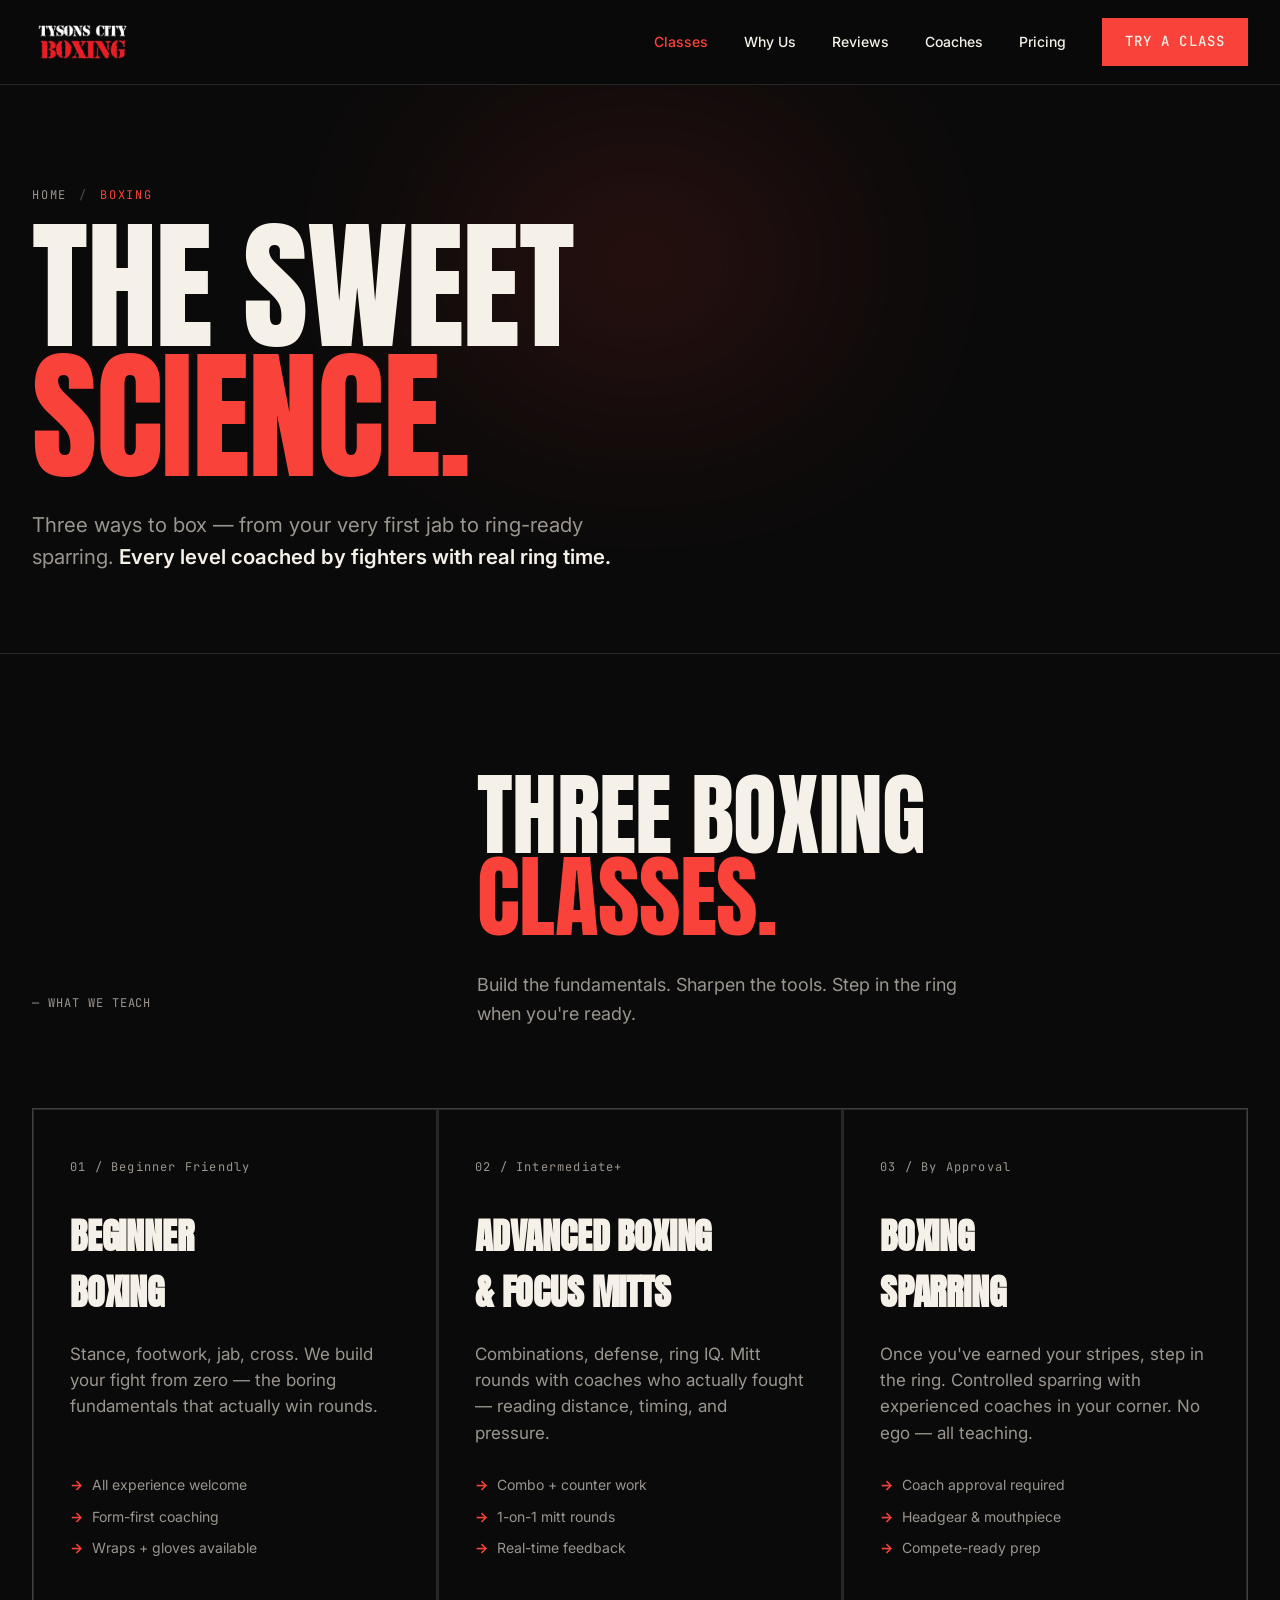
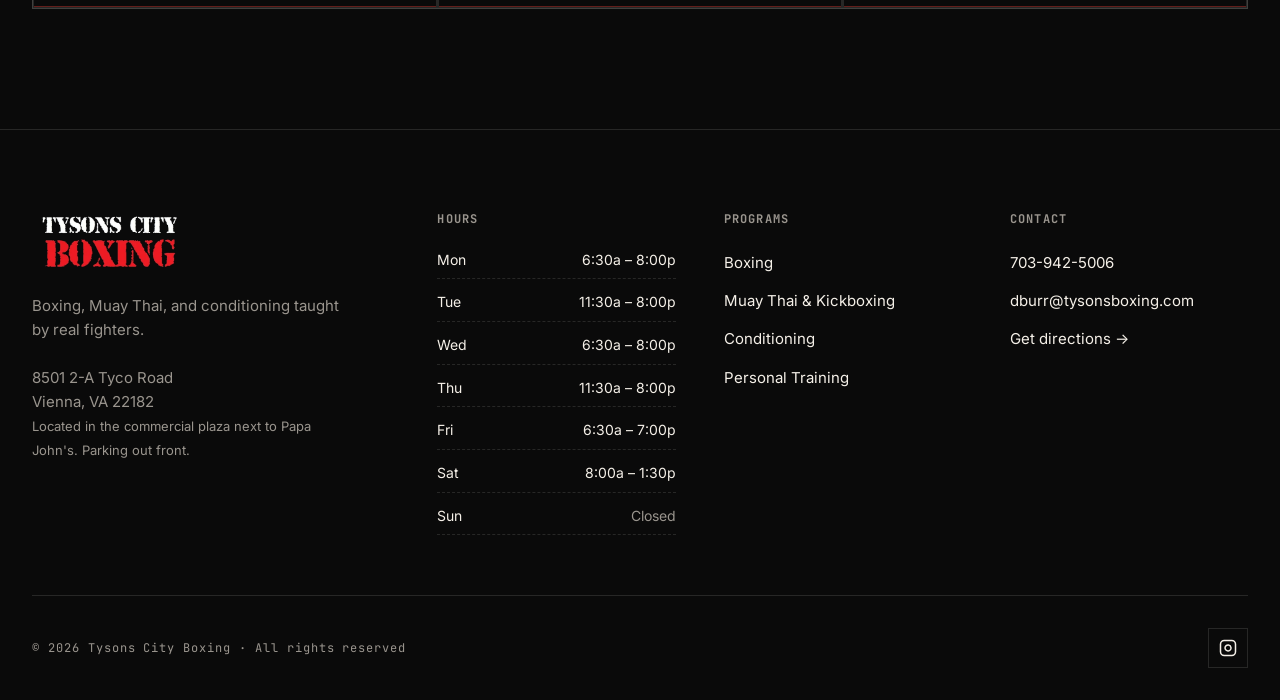
==== boxing.html @ 4f0ba340 "Initial commit: Tysons City Boxing website" ====
<!DOCTYPE html>
<html lang="en">
<head>
<meta charset="UTF-8" />
<meta name="viewport" content="width=device-width, initial-scale=1.0" />
<title>Boxing — Tysons City Boxing</title>
<meta name="description" content="Beginner boxing, advanced boxing & focus mitts, and sparring — taught by real fighters in Tysons / Vienna, VA." />
<link rel="preconnect" href="https://fonts.googleapis.com">
<link rel="preconnect" href="https://fonts.gstatic.com" crossorigin>
<link href="https://fonts.googleapis.com/css2?family=Anton&family=Inter:wght@400;500;600;700&family=JetBrains+Mono:wght@400;500&display=swap" rel="stylesheet">
<link rel="stylesheet" href="styles.css">
</head>
<body>

<!-- ========== NAV ========== -->
<nav class="top">
  <div class="nav-inner">
    <a class="logo" href="index.html" aria-label="Tysons City Boxing">
      <span class="logo-mark"></span>
      <span class="logo-word">Tysons City Boxing</span>
    </a>
    <div class="nav-links" id="navLinks">
      <a href="classes.html" class="active">Classes</a>
      <a href="why-us.html">Why Us</a>
      <a href="reviews.html">Reviews</a>
      <a href="coaches.html">Coaches</a>
      <a href="pricing.html">Pricing</a>
      <a class="nav-cta" href="index.html#book">TRY A CLASS</a>
    </div>
    <button class="menu-btn" id="menuBtn" aria-label="Menu">
      <svg width="24" height="24" viewBox="0 0 24 24" fill="none" stroke="currentColor" stroke-width="2"><path d="M3 6h18M3 12h18M3 18h18"/></svg>
    </button>
  </div>
</nav>


<!-- ========== PAGE HERO ========== -->
<section class="page-hero" id="top">
  <div class="hero-bg"></div>
  <div class="hero-glow"></div>
  <div class="container page-hero-inner">
    <div class="crumb">
      <a href="index.html">Home</a>
      <span class="sep">/</span>
      <span class="here">Boxing</span>
    </div>
    <h1 class="display">The sweet<br><span class="accent">science.</span></h1>
    <p class="lead">Three ways to box — from your very first jab to ring-ready sparring. <strong>Every level coached by fighters with real ring time.</strong></p>
  </div>
</section>

<!-- ========== CLASSES ========== -->
<section class="section">
  <div class="container">
    <div class="section-head">
      <div>
        <div class="label mono">— What We Teach</div>
      </div>
      <div>
        <h2 class="display">Three boxing<br><span class="accent">classes.</span></h2>
        <p class="lead" style="margin-top: 32px;">Build the fundamentals. Sharpen the tools. Step in the ring when you're ready.</p>
      </div>
    </div>
    <div class="services-grid">
      <article class="service">
        <div class="service-num">01 / Beginner Friendly</div>
        <h3>Beginner<br>Boxing</h3>
        <p>Stance, footwork, jab, cross. We build your fight from zero — the boring fundamentals that actually win rounds.</p>
        <ul class="service-bullets">
          <li>All experience welcome</li>
          <li>Form-first coaching</li>
          <li>Wraps + gloves available</li>
        </ul>
      </article>

      <article class="service">
        <div class="service-num">02 / Intermediate+</div>
        <h3>Advanced Boxing<br>&amp; Focus Mitts</h3>
        <p>Combinations, defense, ring IQ. Mitt rounds with coaches who actually fought — reading distance, timing, and pressure.</p>
        <ul class="service-bullets">
          <li>Combo + counter work</li>
          <li>1-on-1 mitt rounds</li>
          <li>Real-time feedback</li>
        </ul>
      </article>

      <article class="service">
        <div class="service-num">03 / By Approval</div>
        <h3>Boxing<br>Sparring</h3>
        <p>Once you've earned your stripes, step in the ring. Controlled sparring with experienced coaches in your corner. No ego — all teaching.</p>
        <ul class="service-bullets">
          <li>Coach approval required</li>
          <li>Headgear &amp; mouthpiece</li>
          <li>Compete-ready prep</li>
        </ul>
      </article>
    </div>
  </div>
</section>

<!-- ========== FOOTER ========== -->
<footer>
  <div class="container">
    <div class="footer-grid">
      <div class="footer-brand">
        <a class="logo" href="index.html">
          <span class="logo-mark"></span>
          </a>
        <p>Boxing, Muay Thai, and conditioning taught by real fighters.<br><br>8501 2-A Tyco Road<br>Vienna, VA 22182<br><span style="color: var(--fg-dim); font-size: 13px;">Located in the commercial plaza next to Papa John's. Parking out front.</span></p>
      </div>
      <div class="footer-col">
        <h5>Hours</h5>
        <ul class="hours-list">
          <li><span>Mon</span><span>6:30a – 8:00p</span></li>
          <li><span>Tue</span><span>11:30a – 8:00p</span></li>
          <li><span>Wed</span><span>6:30a – 8:00p</span></li>
          <li><span>Thu</span><span>11:30a – 8:00p</span></li>
          <li><span>Fri</span><span>6:30a – 7:00p</span></li>
          <li><span>Sat</span><span>8:00a – 1:30p</span></li>
          <li class="closed"><span>Sun</span><span>Closed</span></li>
        </ul>
      </div>
      <div class="footer-col">
        <h5>Programs</h5>
        <ul>
          <li><a href="boxing.html">Boxing</a></li>
          <li><a href="muay-thai.html">Muay Thai &amp; Kickboxing</a></li>
          <li><a href="conditioning.html">Conditioning</a></li>
          <li><a href="personal-training.html">Personal Training</a></li>
        </ul>
      </div>
      <div class="footer-col">
        <h5>Contact</h5>
        <ul>
          <li><a href="tel:7039425006">703-942-5006</a></li>
          <li><a href="mailto:dburr@tysonsboxing.com">dburr@tysonsboxing.com</a></li>
          <li><a href="https://maps.google.com/?q=8501+Tyco+Road+Vienna+VA" target="_blank" rel="noopener">Get directions →</a></li>
        </ul>
      </div>
    </div>
    <div class="footer-bottom">
      <div>© 2026 Tysons City Boxing · All rights reserved</div>
      <div class="social">
        <a href="#" aria-label="Instagram">
          <svg width="18" height="18" viewBox="0 0 24 24" fill="none" stroke="currentColor" stroke-width="2"><rect x="2" y="2" width="20" height="20" rx="5"/><path d="M16 11.37A4 4 0 1 1 12.63 8 4 4 0 0 1 16 11.37z"/><line x1="17.5" y1="6.5" x2="17.51" y2="6.5"/></svg>
        </a>
      </div>
    </div>
  </div>
</footer>

<script src="shared.js"></script>
</body>
</html>
---- styles.css ----
/* ===== TYSONS CITY BOXING — SHARED STYLES ===== */
:root {
  --bg: #0A0A0A;
  --bg-2: #131313;
  --bg-3: #1c1c1c;
  --fg: #F5F0E8;
  --fg-dim: #9a958e;
  --accent: oklch(0.65 0.22 28);
  --accent-hot: oklch(0.72 0.24 35);
  --yellow: oklch(0.85 0.18 90);
  --line: rgba(245, 240, 232, 0.12);
}
* { box-sizing: border-box; margin: 0; padding: 0; }
html { scroll-behavior: smooth; }
body {
  background: var(--bg);
  color: var(--fg);
  font-family: 'Inter', system-ui, sans-serif;
  font-size: 17px;
  line-height: 1.55;
  -webkit-font-smoothing: antialiased;
  overflow-x: hidden;
}
.display { font-family: 'Anton', 'Impact', sans-serif; font-weight: 400; letter-spacing: -0.01em; line-height: 0.92; text-transform: uppercase; }
.mono { font-family: 'JetBrains Mono', monospace; font-size: 12px; letter-spacing: 0.08em; text-transform: uppercase; color: var(--fg-dim); }
.container { max-width: 1400px; margin: 0 auto; padding: 0 32px; }
@media (max-width: 640px) { .container { padding: 0 20px; } }

/* ===== NAV ===== */
nav.top {
  position: fixed; top: 0; left: 0; right: 0; z-index: 100;
  background: rgba(10,10,10,0.85);
  backdrop-filter: blur(12px);
  -webkit-backdrop-filter: blur(12px);
  border-bottom: 1px solid var(--line);
}
.nav-inner {
  display: flex; align-items: center; justify-content: space-between;
  padding: 18px 32px;
  max-width: 1400px; margin: 0 auto;
}
.logo {
  display: flex; align-items: center; gap: 10px;
  font-family: 'Anton', sans-serif; font-size: 20px; letter-spacing: 0.02em;
  text-transform: uppercase; color: var(--fg); text-decoration: none;
}
.logo-word { display: none; }
.logo-mark {
  height: 42px; width: auto;
  flex-shrink: 0;
  display: block;
}
.logo-mark svg, .logo-mark img { display: block; height: 100%; width: auto; }
.footer-brand .logo .logo-mark { height: 64px; }
.nav-links { display: flex; gap: 36px; align-items: center; }
.nav-links a {
  color: var(--fg); text-decoration: none; font-size: 14px; font-weight: 500;
  transition: color 0.2s;
}
.nav-links a:hover:not(.nav-cta) { color: var(--accent); }
.nav-links a.active:not(.nav-cta) { color: var(--accent); }
.nav-cta {
  background: var(--accent); color: var(--fg); padding: 12px 22px;
  text-decoration: none; font-weight: 700; font-size: 13px;
  text-transform: uppercase; letter-spacing: 0.08em;
  font-family: 'JetBrains Mono', monospace;
  transition: background 0.2s, color 0.2s, border-color 0.2s, transform 0.15s;
  border: 1px solid var(--accent); cursor: pointer;
}
.nav-cta:hover,
.nav-cta:focus-visible {
  background: var(--fg);
  color: var(--bg);
  border-color: var(--fg);
  transform: translateY(-1px);
}
.menu-btn { display: none; background: none; border: none; color: var(--fg); cursor: pointer; padding: 8px; }
@media (max-width: 880px) {
  .nav-links { display: none; position: absolute; top: 100%; left: 0; right: 0; background: var(--bg-2); flex-direction: column; padding: 24px 32px; border-bottom: 1px solid var(--line); gap: 24px; align-items: stretch; }
  .nav-links.open { display: flex; }
  .menu-btn { display: block; }
  .nav-cta { text-align: center; padding: 14px; }
}

/* ===== HERO ===== */
.hero {
  position: relative; min-height: 72vh; padding: 110px 0 64px;
  display: flex; align-items: center;
  overflow: hidden;
  text-align: center;
}
.hero-video {
  position: absolute; inset: 0;
  width: 100%; height: 100%;
  min-width: 100%; min-height: 100%;
  object-fit: cover;
  z-index: 0;
  filter: grayscale(0.4) contrast(1.05) brightness(0.55);
}
.hero-bg {
  position: absolute; inset: 0;
  background:
    radial-gradient(ellipse at center, rgba(10,10,10,0.35) 0%, rgba(10,10,10,0.75) 60%, var(--bg) 100%),
    linear-gradient(180deg, rgba(10,10,10,0.55) 0%, rgba(10,10,10,0.3) 40%, rgba(10,10,10,0.85) 100%);
  z-index: 1;
  pointer-events: none;
}
.hero-glow {
  position: absolute; top: 40%; left: 50%;
  width: 70%; height: 50%;
  transform: translate(-50%, -50%);
  background: radial-gradient(circle, var(--accent) 0%, transparent 60%);
  opacity: 0.18; filter: blur(100px); z-index: 1;
  pointer-events: none;
}
.hero-inner {
  position: relative; z-index: 2;
  width: 100%;
  display: flex; flex-direction: column; align-items: center;
}
h1.hero-h1 {
  font-size: clamp(38px, 7.3vw, 112px);
  margin: 0 0 28px;
  max-width: 1100px;
  line-height: 1.0;
}
.hero-h1 .accent { color: var(--accent); }

/* Word rotator inside hero headline — words stack at same cell, centered, cross-fade */
.hero-h1 .rotator {
  display: inline-grid;
  grid-template-areas: "stack";
  vertical-align: bottom;
  text-align: center;
  line-height: 1;
  --rot-count: 4;
  --rot-duration: 10s;
}
.hero-h1 .rotator > span {
  grid-area: stack;
  text-align: center;
  white-space: nowrap;
  opacity: 0;
  transform: translateY(40%);
  animation: hero-rotator var(--rot-duration) cubic-bezier(0.7, 0, 0.25, 1) infinite;
  animation-delay: calc(var(--i, 0) * (var(--rot-duration) / var(--rot-count, 4)));
  will-change: transform, opacity;
}
@keyframes hero-rotator {
  0%        { opacity: 0; transform: translateY(40%); }
  3%, 22%   { opacity: 1; transform: translateY(0); }
  27%, 100% { opacity: 0; transform: translateY(-40%); }
}
@media (prefers-reduced-motion: reduce) {
  .hero-h1 .rotator > span { animation: none; opacity: 0; }
  .hero-h1 .rotator > span[style*="--i:0"] { opacity: 1; transform: none; }
}
.hero-h1 .strike {
  display: inline-block;
  position: relative;
}
.hero-sub {
  font-size: clamp(13px, 1.4vw, 18px);
  color: var(--fg);
  max-width: 900px;
  margin: 0 auto 44px;
  line-height: 1.4;
  font-weight: 500;
  text-transform: uppercase;
  letter-spacing: 0.08em;
  font-family: 'JetBrains Mono', monospace;
  white-space: nowrap;
}
.hero-sub .dot-sep {
  color: var(--accent);
  margin: 0 6px;
  font-weight: 700;
}
.hero-sub strong { color: var(--fg); font-weight: 600; }
.hero-ctas { display: flex; gap: 16px; flex-wrap: wrap; align-items: center; justify-content: center; }
.btn-primary {
  display: inline-flex; align-items: center; gap: 12px;
  background: var(--accent); color: var(--fg);
  padding: 22px 40px; font-size: 16px; font-weight: 700;
  text-decoration: none; text-transform: uppercase; letter-spacing: 0.08em;
  border: none; cursor: pointer;
  transition: background 0.2s, transform 0.15s, box-shadow 0.2s;
  box-shadow: 0 0 0 0 var(--accent);
}
.btn-primary:hover {
  background: var(--fg); color: var(--bg);
  transform: translateY(-2px);
  box-shadow: 0 12px 32px -12px rgba(245, 240, 232, 0.35);
}
.btn-primary .arrow { transition: transform 0.2s; }
.btn-primary:hover .arrow { transform: translateX(4px); }
.btn-ghost {
  display: inline-flex; align-items: center; gap: 12px;
  background: transparent; color: var(--fg);
  padding: 22px 32px; font-size: 16px; font-weight: 600;
  text-decoration: none; text-transform: uppercase; letter-spacing: 0.08em;
  border: 1px solid var(--line);
  transition: border-color 0.2s, background 0.2s;
  cursor: pointer;
}
.btn-ghost:hover { border-color: var(--fg); background: rgba(245,240,232,0.04); }

.hero-foot {
  margin-top: 56px;
  display: inline-flex; align-items: center; gap: 12px;
  font-family: 'JetBrains Mono', monospace; font-size: 11px;
  letter-spacing: 0.18em; text-transform: uppercase;
  color: var(--fg-dim);
}
.hero-foot .dot {
  width: 8px; height: 8px; background: var(--accent); border-radius: 50%;
  animation: pulse 1.6s infinite;
}
@keyframes pulse {
  0%, 100% { box-shadow: 0 0 0 0 var(--accent); }
  50% { box-shadow: 0 0 0 8px transparent; }
}

.hero-meta {
  position: absolute; bottom: 40px; left: 0; right: 0;
  display: flex; justify-content: space-between; align-items: flex-end;
  z-index: 2;
  gap: 32px; flex-wrap: wrap;
}
.hero-meta-item .label { display: block; margin-bottom: 6px; }
.hero-meta-item .val { font-family: 'Anton', sans-serif; font-size: 22px; text-transform: uppercase; }
@media (max-width: 640px) {
  .hero { padding: 100px 0 40px; min-height: 0; }
  .hero-h1 { font-size: 38px; margin-bottom: 22px; line-height: 1.04; }
  .hero-meta { position: static; margin-top: 60px; }
  .hero-sub { font-size: 11px; letter-spacing: 0.05em; margin-bottom: 24px; }
  .hero-ctas .btn-primary { padding: 18px 28px; font-size: 14px; }
}
@media (max-width: 380px) {
  .hero-h1 { font-size: 32px; }
}

/* ===== PAGE HERO (shorter, for subpages) ===== */
.page-hero {
  position: relative;
  padding: 180px 0 80px;
  overflow: hidden;
  border-bottom: 1px solid var(--line);
}
.page-hero .hero-bg { z-index: 0; }
.page-hero .hero-glow { z-index: 0; }
.page-hero-inner { position: relative; z-index: 2; }
.page-hero h1 {
  font-family: 'Anton', sans-serif;
  font-size: clamp(56px, 11vw, 156px);
  line-height: 0.92; text-transform: uppercase;
  letter-spacing: -0.01em;
  margin: 16px 0 28px;
  max-width: 1100px;
}
.page-hero h1 .accent { color: var(--accent); }
.page-hero p.lead {
  color: var(--fg-dim);
  font-size: clamp(17px, 1.6vw, 21px);
  max-width: 620px;
  line-height: 1.55;
}
.page-hero p.lead strong { color: var(--fg); font-weight: 600; }
.crumb {
  display: inline-flex; align-items: center; gap: 12px;
  font-family: 'JetBrains Mono', monospace; font-size: 12px;
  letter-spacing: 0.15em; text-transform: uppercase;
  color: var(--fg-dim);
}
.crumb a { color: var(--fg-dim); text-decoration: none; transition: color 0.2s; }
.crumb a:hover { color: var(--accent); }
.crumb .sep { opacity: 0.5; }
.crumb .here { color: var(--accent); }

/* ===== TICKER ===== */
.ticker {
  background: var(--accent); color: var(--bg);
  padding: 22px 0;
  overflow: hidden; white-space: nowrap;
  border-top: 1px solid var(--bg); border-bottom: 1px solid var(--bg);
}
.ticker-track { display: inline-flex; gap: 48px; animation: scroll 30s linear infinite; }
.ticker-item {
  font-family: 'Anton', sans-serif; font-size: 28px;
  text-transform: uppercase; letter-spacing: 0.02em;
  display: inline-flex; align-items: center; gap: 48px;
}
.ticker-item::after { content: "✦"; font-size: 18px; }
@keyframes scroll {
  0% { transform: translateX(0); }
  100% { transform: translateX(-50%); }
}

/* ===== STATS ===== */
.stats {
  padding: 100px 0 60px;
  border-bottom: 1px solid var(--line);
}
.stats-grid {
  display: grid; grid-template-columns: repeat(4, 1fr);
  gap: 0;
  border-top: 1px solid var(--line);
}
.stat {
  padding: 40px 24px;
  border-right: 1px solid var(--line);
}
.stat:last-child { border-right: none; }
.stat .num {
  font-family: 'Anton', sans-serif;
  font-size: clamp(48px, 7vw, 88px);
  line-height: 1;
  margin-bottom: 8px;
}
.stat .num .accent { color: var(--accent); }
.stat .label { color: var(--fg-dim); font-size: 14px; }
@media (max-width: 880px) {
  .stats-grid { grid-template-columns: repeat(2, 1fr); }
  .stat { border-right: none; border-bottom: 1px solid var(--line); }
  .stat:nth-child(odd) { border-right: 1px solid var(--line); }
  .stat:nth-last-child(-n+2) { border-bottom: none; }
}
@media (max-width: 480px) {
  .stats-grid { grid-template-columns: 1fr; }
  .stat { border-right: none !important; }
}

/* ===== SECTION HEADER ===== */
.section { padding: 120px 0; }
.section-head {
  display: grid; grid-template-columns: 1fr 2fr;
  gap: 60px; margin-bottom: 80px; align-items: end;
}
.section-head .label { margin-bottom: 16px; }
.section-head h2 {
  font-family: 'Anton', sans-serif;
  font-size: clamp(40px, 7vw, 96px);
  line-height: 0.92; text-transform: uppercase;
  letter-spacing: -0.01em;
}
.section-head h2 .accent { color: var(--accent); }
.section-head .lead {
  color: var(--fg-dim); font-size: 18px; max-width: 480px;
  line-height: 1.6;
}
@media (max-width: 880px) {
  .section { padding: 80px 0; }
  .section-head { grid-template-columns: 1fr; gap: 24px; margin-bottom: 50px; }
}

/* ===== TESTIMONIALS ===== */
.testimonials {
  background: var(--bg-2);
  border-top: 1px solid var(--line);
  border-bottom: 1px solid var(--line);
  padding: 120px 0;
}
.testimonial-marquee {
  position: relative;
  overflow: hidden;
  border-top: 1px solid var(--line);
  border-bottom: 1px solid var(--line);
  --speed: 60s;
}
.testimonial-marquee::before,
.testimonial-marquee::after {
  content: "";
  position: absolute; top: 0; bottom: 0; width: 120px;
  z-index: 2; pointer-events: none;
}
.testimonial-marquee::before { left: 0; background: linear-gradient(90deg, var(--bg-2) 0%, transparent 100%); }
.testimonial-marquee::after  { right: 0; background: linear-gradient(270deg, var(--bg-2) 0%, transparent 100%); }
.testimonial-track {
  display: flex; gap: 0;
  width: max-content;
  animation: testimonial-scroll var(--speed) linear infinite;
}
.testimonial-marquee:hover .testimonial-track { animation-play-state: paused; }
@keyframes testimonial-scroll {
  0% { transform: translateX(0); }
  100% { transform: translateX(-50%); }
}
.testimonial {
  flex: 0 0 420px;
  padding: 48px 36px;
  border-right: 1px solid var(--line);
  display: flex; flex-direction: column;
  transition: background 0.3s;
}
.testimonial:hover { background: rgba(245,240,232,0.02); }
.google-link-bar {
  display: flex; align-items: center; justify-content: space-between;
  gap: 24px; padding: 28px 36px; border-top: 1px solid var(--line);
  flex-wrap: wrap;
}
.google-link-bar .left { display: flex; align-items: center; gap: 16px; flex-wrap: wrap; }
.google-link-bar .g-logo {
  width: 28px; height: 28px;
  background: #fff; border-radius: 50%;
  display: grid; place-items: center;
  font-family: 'Inter', sans-serif; font-weight: 700; font-size: 17px;
  color: #4285F4; letter-spacing: -0.04em;
  flex-shrink: 0;
}
.google-link-bar .rating {
  display: flex; align-items: center; gap: 10px;
  font-family: 'JetBrains Mono', monospace; font-size: 13px;
  color: var(--fg); letter-spacing: 0.06em; text-transform: uppercase;
}
.google-link-bar .rating .stars-mini { color: var(--yellow); letter-spacing: 1px; }
.google-link-bar .read-all {
  display: inline-flex; align-items: center; gap: 10px;
  color: var(--fg); text-decoration: none;
  font-family: 'JetBrains Mono', monospace; font-size: 12px;
  letter-spacing: 0.1em; text-transform: uppercase;
  padding: 10px 18px; border: 1px solid var(--line);
  transition: border-color 0.2s, background 0.2s, color 0.2s;
}
.google-link-bar .read-all:hover { border-color: var(--accent); color: var(--accent); }
.google-link-bar .read-all .arrow { transition: transform 0.2s; }
.google-link-bar .read-all:hover .arrow { transform: translateX(3px); }
.testimonial .stars {
  color: var(--yellow); font-size: 18px; letter-spacing: 2px;
  margin-bottom: 24px;
}
.testimonial blockquote {
  font-size: 17px; line-height: 1.55; flex: 1; margin-bottom: 28px;
  color: var(--fg);
}
.testimonial blockquote em { color: var(--accent); font-style: normal; font-weight: 600; }
.testimonial-author { display: flex; align-items: center; gap: 14px; }
.avatar {
  width: 44px; height: 44px; border-radius: 50%;
  background: var(--bg-3); display: grid; place-items: center;
  font-family: 'Anton', sans-serif; font-size: 18px;
  color: var(--fg);
}
.testimonial-author .name { font-weight: 600; font-size: 15px; }
.testimonial-author .meta { font-size: 12px; color: var(--fg-dim); font-family: 'JetBrains Mono', monospace; }
@media (max-width: 880px) {
  .testimonial { flex: 0 0 320px; padding: 36px 28px; }
  .testimonial-marquee::before,
  .testimonial-marquee::after { width: 60px; }
  .testimonial-marquee { --speed: 80s; }
}

/* ===== SERVICES ===== */
.services-grid {
  display: grid; grid-template-columns: repeat(3, 1fr); gap: 1px;
  background: var(--line);
  border: 1px solid var(--line);
}
.service {
  background: var(--bg);
  padding: 48px 36px;
  border: 1px solid var(--line);
  display: flex; flex-direction: column;
  position: relative;
  overflow: hidden;
  transition: background 0.3s;
  cursor: pointer;
}
.service::before {
  content: ""; position: absolute; inset: 0;
  background: var(--accent); transform: translateY(100%);
  transition: transform 0.4s cubic-bezier(0.7, 0, 0.3, 1); z-index: 0;
}
.service:hover::before { transform: translateY(0); }
.service:hover .service-num,
.service:hover h3,
.service:hover p,
.service:hover .service-bullets li,
.service:hover .service-bullets li::before { color: var(--fg); }
.service > * { position: relative; z-index: 1; }
.service-num {
  font-family: 'JetBrains Mono', monospace; font-size: 12px;
  color: var(--fg-dim); margin-bottom: 32px; letter-spacing: 0.1em;
  transition: color 0.3s;
}
.service h3 {
  font-family: 'Anton', sans-serif;
  font-size: 36px; text-transform: uppercase; letter-spacing: -0.005em;
  margin-bottom: 20px;
  transition: color 0.3s;
}
.service p { color: var(--fg-dim); margin-bottom: 28px; line-height: 1.55; transition: color 0.3s; }
.service-bullets { list-style: none; margin-top: auto; display: flex; flex-direction: column; gap: 10px; }
.service-bullets li {
  font-size: 14px; color: var(--fg-dim);
  padding-left: 22px; position: relative;
  transition: color 0.3s;
}
.service-bullets li::before {
  content: "→"; position: absolute; left: 0;
  color: var(--accent); font-weight: 700;
  transition: color 0.3s;
}
@media (max-width: 880px) {
  .services-grid { grid-template-columns: 1fr; }
}

/* ===== PROGRAMS (homepage card grid) ===== */
.programs { padding-top: 80px; padding-bottom: 80px; }
.programs-grid {
  display: grid;
  grid-template-columns: repeat(2, 1fr);
  gap: 64px 56px;
}
.program { display: flex; flex-direction: column; }
.program-img {
  display: flex; align-items: center; justify-content: center;
  aspect-ratio: 16 / 10;
  background: var(--bg-2);
  background-image: var(--img, none);
  background-size: cover; background-position: center;
  border: 1px solid var(--line);
  margin-bottom: 28px;
  position: relative;
  overflow: hidden;
  text-decoration: none;
  transition: transform 0.3s ease, border-color 0.2s;
}
.program-img::after {
  content: "";
  position: absolute; inset: 0;
  background: repeating-linear-gradient(135deg, transparent 0 18px, rgba(245,240,232,0.025) 18px 20px);
  pointer-events: none;
}
.program-img:hover { border-color: var(--accent); }
.program-img .placeholder-label {
  font-family: 'JetBrains Mono', monospace;
  font-size: 11px;
  letter-spacing: 0.22em;
  color: rgba(245,240,232,0.35);
  position: relative;
  z-index: 1;
}
.program h3 {
  font-family: 'Anton', sans-serif;
  font-size: 44px;
  text-transform: uppercase;
  letter-spacing: -0.005em;
  margin: 0 0 14px;
}
.program p {
  color: var(--fg-dim);
  font-size: 16px;
  line-height: 1.55;
  margin: 0 0 24px;
  max-width: 520px;
}
.btn-pill {
  display: inline-flex;
  align-items: center;
  align-self: flex-start;
  gap: 10px;
  background: var(--accent);
  color: var(--fg);
  padding: 16px 36px;
  font-family: 'Anton', sans-serif;
  font-size: 17px;
  letter-spacing: 0.12em;
  text-transform: uppercase;
  text-decoration: none;
  white-space: nowrap;
  border-radius: 999px;
  transition: background 0.2s, transform 0.15s, box-shadow 0.2s;
}
.btn-pill:hover {
  background: var(--fg);
  color: var(--bg);
  transform: translateY(-2px);
  box-shadow: 0 12px 32px -10px rgba(245, 240, 232, 0.3);
}
@media (max-width: 760px) {
  .programs-grid { grid-template-columns: 1fr; gap: 56px; }
  .program h3 { font-size: 36px; }
}

/* ===== HOW IT WORKS ===== */
.how {
  background: var(--bg-2); border-top: 1px solid var(--line); border-bottom: 1px solid var(--line);
  padding: 120px 0;
}
.steps {
  display: grid; grid-template-columns: repeat(3, 1fr); gap: 1px;
  background: var(--line);
  border: 1px solid var(--line);
  counter-reset: step;
}
.step {
  padding: 56px 44px 48px;
  counter-increment: step;
  position: relative;
  background: var(--bg-2);
  display: flex; flex-direction: column;
  transition: background 0.3s;
}
.step:hover { background: var(--bg-3); }
.step::before {
  content: counter(step, decimal-leading-zero);
  font-family: 'Anton', sans-serif;
  font-size: 96px; line-height: 0.85;
  letter-spacing: -0.02em;
  color: transparent;
  -webkit-text-stroke: 1.5px var(--accent);
  display: block;
  margin-bottom: 36px;
}
.step h3 {
  font-family: 'Anton', sans-serif;
  font-size: 30px; text-transform: uppercase;
  letter-spacing: -0.005em;
  line-height: 1.05;
  margin-bottom: 16px;
}
.step p { color: var(--fg-dim); line-height: 1.6; font-size: 15px; }
.step:not(:last-child)::after {
  content: "→";
  position: absolute;
  right: -16px; top: 76px;
  width: 32px; height: 32px;
  display: flex; align-items: center; justify-content: center;
  background: var(--bg-2);
  border: 1px solid var(--line);
  border-radius: 50%;
  color: var(--accent);
  font-size: 14px;
  z-index: 2;
}
@media (max-width: 880px) {
  .steps { grid-template-columns: 1fr; }
  .step::before { font-size: 72px; margin-bottom: 24px; }
  .step:not(:last-child)::after {
    content: "↓";
    right: 50%; transform: translateX(50%);
    top: auto; bottom: -16px;
  }
}

/* ===== WHY US ===== */
.why {
  display: grid; grid-template-columns: 1.1fr 1fr;
  gap: 0;
  border: 1px solid var(--line);
}
.why-left {
  padding: 60px 48px;
  border-right: 1px solid var(--line);
  background:
    repeating-linear-gradient(135deg, #161616 0px, #161616 2px, #0e0e0e 2px, #0e0e0e 12px);
  position: relative;
  min-height: 480px;
  display: flex; flex-direction: column; justify-content: space-between;
}
.why-left::after {
  content: "INSTRUCTOR PHOTO";
  position: absolute; top: 16px; right: 16px;
  font-family: 'JetBrains Mono', monospace; font-size: 10px;
  color: rgba(245,240,232,0.3); letter-spacing: 0.12em;
}
.why-left .quote {
  font-family: 'Anton', sans-serif;
  font-size: clamp(28px, 3.5vw, 44px);
  text-transform: uppercase; line-height: 1;
  max-width: 500px;
}
.why-left .quote .accent { color: var(--accent); }
.why-left .attribution { font-family: 'JetBrains Mono', monospace; font-size: 12px; color: var(--fg-dim); letter-spacing: 0.1em; text-transform: uppercase; }
.why-right { padding: 60px 48px; display: flex; flex-direction: column; gap: 36px; }
.why-item { padding-bottom: 32px; border-bottom: 1px solid var(--line); }
.why-item:last-child { border-bottom: none; padding-bottom: 0; }
.why-item .num {
  font-family: 'JetBrains Mono', monospace; font-size: 12px;
  color: var(--accent); margin-bottom: 12px; letter-spacing: 0.1em;
}
.why-item h4 {
  font-family: 'Anton', sans-serif; font-size: 26px;
  text-transform: uppercase; margin-bottom: 10px;
}
.why-item p { color: var(--fg-dim); line-height: 1.55; }
@media (max-width: 880px) {
  .why { grid-template-columns: 1fr; }
  .why-left { border-right: none; border-bottom: 1px solid var(--line); padding: 48px 32px; min-height: 320px; }
  .why-right { padding: 48px 32px; }
}

/* ===== AUDIENCES ===== */
.audiences-grid {
  display: grid; grid-template-columns: repeat(2, 1fr); gap: 1px;
  background: var(--line);
  border: 1px solid var(--line);
  counter-reset: aud;
}
.aud {
  background: var(--bg);
  padding: 44px 40px 40px;
  display: flex; flex-direction: column; gap: 18px;
  position: relative;
  overflow: hidden;
  counter-increment: aud;
  transition: background 0.3s;
}
.aud::before {
  content: "";
  position: absolute;
  left: 0; top: 0; bottom: 0;
  width: 3px;
  background: var(--accent);
  transform: scaleY(0);
  transform-origin: top;
  transition: transform 0.4s cubic-bezier(0.7, 0, 0.3, 1);
}
.aud:hover { background: var(--bg-2); }
.aud:hover::before { transform: scaleY(1); }
.aud .tag {
  align-self: flex-start;
  font-family: 'JetBrains Mono', monospace; font-size: 10px;
  color: var(--fg-dim);
  letter-spacing: 0.18em;
  text-transform: uppercase;
  padding: 0;
  border: none;
}
.aud .tag::before {
  content: "";
  display: inline-block;
  width: 6px; height: 6px;
  background: var(--accent);
  border-radius: 50%;
  margin-right: 10px;
  vertical-align: middle;
  transform: translateY(-1px);
}
.aud h4 {
  font-family: 'Anton', sans-serif;
  font-size: 28px;
  text-transform: uppercase;
  line-height: 1.05;
  letter-spacing: -0.005em;
  margin: 0;
}
.aud p {
  color: var(--fg-dim);
  font-size: 15px;
  line-height: 1.6;
  margin: 0;
}
@media (max-width: 720px) {
  .audiences-grid { grid-template-columns: 1fr; }
  .aud { padding: 36px 28px; }
}

/* ===== FINAL CTA ===== */
.final-cta {
  background: var(--accent); color: var(--bg);
  padding: 140px 0; position: relative; overflow: hidden;
}
.final-cta::before, .final-cta::after {
  content: ""; position: absolute;
  background: var(--bg); width: 60%; height: 1px; opacity: 0.15;
}
.final-cta::before { top: 80px; left: 0; }
.final-cta::after { bottom: 80px; right: 0; }
.final-cta-inner { position: relative; z-index: 1; text-align: center; }
.final-cta .label { color: var(--bg); margin-bottom: 24px; opacity: 0.7; }
.final-cta h2 {
  font-family: 'Anton', sans-serif;
  font-size: clamp(56px, 12vw, 180px);
  line-height: 0.9; text-transform: uppercase;
  margin-bottom: 36px;
  letter-spacing: -0.01em;
}
.final-cta .sub { font-size: 20px; max-width: 580px; margin: 0 auto 48px; line-height: 1.5; font-weight: 500; }
.final-cta .btn-final {
  display: inline-flex; align-items: center; gap: 14px;
  background: var(--bg); color: var(--fg);
  padding: 24px 40px; font-size: 17px; font-weight: 700;
  text-decoration: none; text-transform: uppercase; letter-spacing: 0.05em;
  border: none; cursor: pointer;
  transition: transform 0.15s, box-shadow 0.2s;
}
.final-cta .btn-final:hover { transform: translateY(-2px); box-shadow: 0 16px 0 -8px rgba(0,0,0,0.3); }
.urgency-badge {
  display: inline-flex; align-items: center; gap: 10px;
  background: var(--bg); color: var(--fg);
  padding: 10px 18px; margin-bottom: 32px;
  font-family: 'JetBrains Mono', monospace; font-size: 12px;
  letter-spacing: 0.1em; text-transform: uppercase;
}
.urgency-badge .pulse {
  width: 8px; height: 8px; background: var(--accent); border-radius: 50%;
  animation: pulse 1.6s infinite;
}
.perks {
  display: flex; gap: 32px; justify-content: center; margin-top: 40px;
  flex-wrap: wrap;
  font-family: 'JetBrains Mono', monospace; font-size: 13px;
  letter-spacing: 0.06em; text-transform: uppercase;
}
.perks span { display: inline-flex; align-items: center; gap: 8px; }
.perks span::before { content: "✓"; font-weight: 700; }

/* ===== FOOTER ===== */
footer {
  background: var(--bg);
  padding: 80px 0 32px;
  border-top: 1px solid var(--line);
}
.footer-grid {
  display: grid;
  grid-template-columns: 1.5fr 1fr 1fr 1fr;
  gap: 48px;
  padding-bottom: 60px;
  border-bottom: 1px solid var(--line);
}
.footer-brand .logo { margin-bottom: 20px; }
.footer-brand p { color: var(--fg-dim); font-size: 15px; max-width: 320px; line-height: 1.6; }
.footer-col h5 {
  font-family: 'JetBrains Mono', monospace; font-size: 12px;
  color: var(--fg-dim); letter-spacing: 0.1em; text-transform: uppercase;
  margin-bottom: 20px;
}
.footer-col ul { list-style: none; display: flex; flex-direction: column; gap: 12px; }
.footer-col a { color: var(--fg); text-decoration: none; font-size: 15px; transition: color 0.2s; }
.footer-col a:hover { color: var(--accent); }
.footer-bottom {
  display: flex; justify-content: space-between; align-items: center;
  padding-top: 32px; flex-wrap: wrap; gap: 16px;
  font-family: 'JetBrains Mono', monospace; font-size: 12px;
  color: var(--fg-dim); letter-spacing: 0.08em;
}
.social { display: flex; gap: 12px; }
.social a {
  width: 40px; height: 40px;
  border: 1px solid var(--line);
  display: grid; place-items: center;
  color: var(--fg); text-decoration: none;
  transition: border-color 0.2s, background 0.2s, color 0.2s;
}
.social a:hover { border-color: var(--accent); background: var(--accent); color: var(--fg); }
@media (max-width: 880px) {
  .footer-grid { grid-template-columns: 1fr 1fr; gap: 36px; }
}
@media (max-width: 480px) {
  .footer-grid { grid-template-columns: 1fr; }
}

/* ===== COACHES ===== */
.coaches-grid {
  display: grid; grid-template-columns: repeat(3, 1fr); gap: 1px;
  background: var(--line); border: 1px solid var(--line);
}
.coach { background: var(--bg); padding: 0; display: flex; flex-direction: column; }
.coach-photo {
  aspect-ratio: 4 / 5;
  background:
    repeating-linear-gradient(135deg, #181818 0px, #181818 2px, #0e0e0e 2px, #0e0e0e 12px);
  position: relative;
  border-bottom: 1px solid var(--line);
  background-size: cover;
  background-position: center top;
}
.coach-photo[data-img] {
  background-image: var(--img);
  background-repeat: no-repeat;
  background-size: cover;
  background-position: center top;
}
.coach-photo::after {
  content: attr(data-label);
  position: absolute; top: 14px; right: 14px;
  font-family: 'JetBrains Mono', monospace; font-size: 10px;
  color: rgba(245,240,232,0.3); letter-spacing: 0.12em;
}
.coach-photo .badge {
  position: absolute; bottom: 16px; left: 16px;
  background: var(--accent); color: var(--fg);
  padding: 6px 12px;
  font-family: 'JetBrains Mono', monospace; font-size: 11px;
  letter-spacing: 0.08em; text-transform: uppercase; font-weight: 600;
}
.coach-info { padding: 32px 28px; flex: 1; display: flex; flex-direction: column; }
.coach-info .role {
  font-family: 'JetBrains Mono', monospace; font-size: 11px;
  color: var(--accent); letter-spacing: 0.1em; margin-bottom: 8px;
}
.coach-info h3 {
  font-family: 'Anton', sans-serif; font-size: 32px;
  text-transform: uppercase; margin-bottom: 14px; letter-spacing: -0.005em;
}
.coach-info p { color: var(--fg-dim); line-height: 1.55; font-size: 15px; }
.coach-meta {
  list-style: none; margin-top: 20px;
  display: flex; flex-direction: column; gap: 8px;
  padding-top: 20px; border-top: 1px solid var(--line);
}
.coach-meta li {
  display: flex; justify-content: space-between; gap: 12px;
  font-size: 13px; color: var(--fg-dim);
  font-family: 'JetBrains Mono', monospace; letter-spacing: 0.04em;
}
.coach-meta li span:last-child { color: var(--fg); }
@media (max-width: 880px) { .coaches-grid { grid-template-columns: 1fr; } }

/* ===== PRICING ===== */
.pricing {
  background: var(--bg-2);
  border-top: 1px solid var(--line); border-bottom: 1px solid var(--line);
}
.pricing-grid {
  display: grid; grid-template-columns: 1.3fr 1fr 1fr 1fr;
  gap: 1px; background: var(--line); border: 1px solid var(--line);
}
.price {
  background: var(--bg); padding: 36px 28px;
  display: flex; flex-direction: column; gap: 12px;
  transition: background 0.2s;
}
.price.featured {
  background: var(--accent); color: var(--fg);
}
.price.featured .price-label,
.price.featured .price-meta { color: var(--fg); opacity: 0.85; }
.price-label {
  font-family: 'JetBrains Mono', monospace; font-size: 11px;
  letter-spacing: 0.1em; text-transform: uppercase; color: var(--fg-dim);
}
.price-amount {
  font-family: 'Anton', sans-serif;
  font-size: 56px; line-height: 0.9; text-transform: uppercase;
}
.price-amount .small { font-size: 18px; opacity: 0.6; margin-left: 4px; vertical-align: top; }
.price-name {
  font-family: 'Anton', sans-serif; font-size: 22px;
  text-transform: uppercase;
}
.price-meta { font-size: 13px; color: var(--fg-dim); margin-top: auto; padding-top: 12px; }
.price-tag {
  align-self: flex-start;
  font-family: 'JetBrains Mono', monospace; font-size: 10px;
  letter-spacing: 0.1em; padding: 4px 8px;
  background: var(--bg); color: var(--fg);
}
.pricing-note {
  margin-top: 24px; font-size: 14px; color: var(--fg-dim);
  text-align: center;
}
.pricing-note strong { color: var(--fg); }
@media (max-width: 880px) { .pricing-grid { grid-template-columns: 1fr 1fr; } }
@media (max-width: 480px) { .pricing-grid { grid-template-columns: 1fr; } }

/* ===== FAQ ===== */
.faq-grid {
  display: grid; grid-template-columns: 1fr 1fr; gap: 1px;
  background: var(--line); border: 1px solid var(--line);
}
.faq-item {
  background: var(--bg);
  padding: 32px 28px;
}
.faq-item h4 {
  font-family: 'Anton', sans-serif; font-size: 22px;
  text-transform: uppercase; margin-bottom: 12px;
  letter-spacing: -0.005em;
}
.faq-item p { color: var(--fg-dim); line-height: 1.55; font-size: 15px; }
@media (max-width: 720px) {
  .faq-grid { grid-template-columns: 1fr; }
}

/* ===== HOURS ===== */
.hours-list { list-style: none; display: flex; flex-direction: column; gap: 10px; }
.hours-list li {
  display: flex; justify-content: space-between; gap: 16px;
  font-size: 14px; color: var(--fg);
  padding-bottom: 8px; border-bottom: 1px dashed var(--line);
}
.hours-list li.closed span:last-child { color: var(--fg-dim); }
.hours-list li.today { color: var(--accent); font-weight: 600; }

/* utilities */
.reveal { opacity: 0; transform: translateY(30px); transition: opacity 0.8s, transform 0.8s; }
.reveal.in { opacity: 1; transform: translateY(0); }
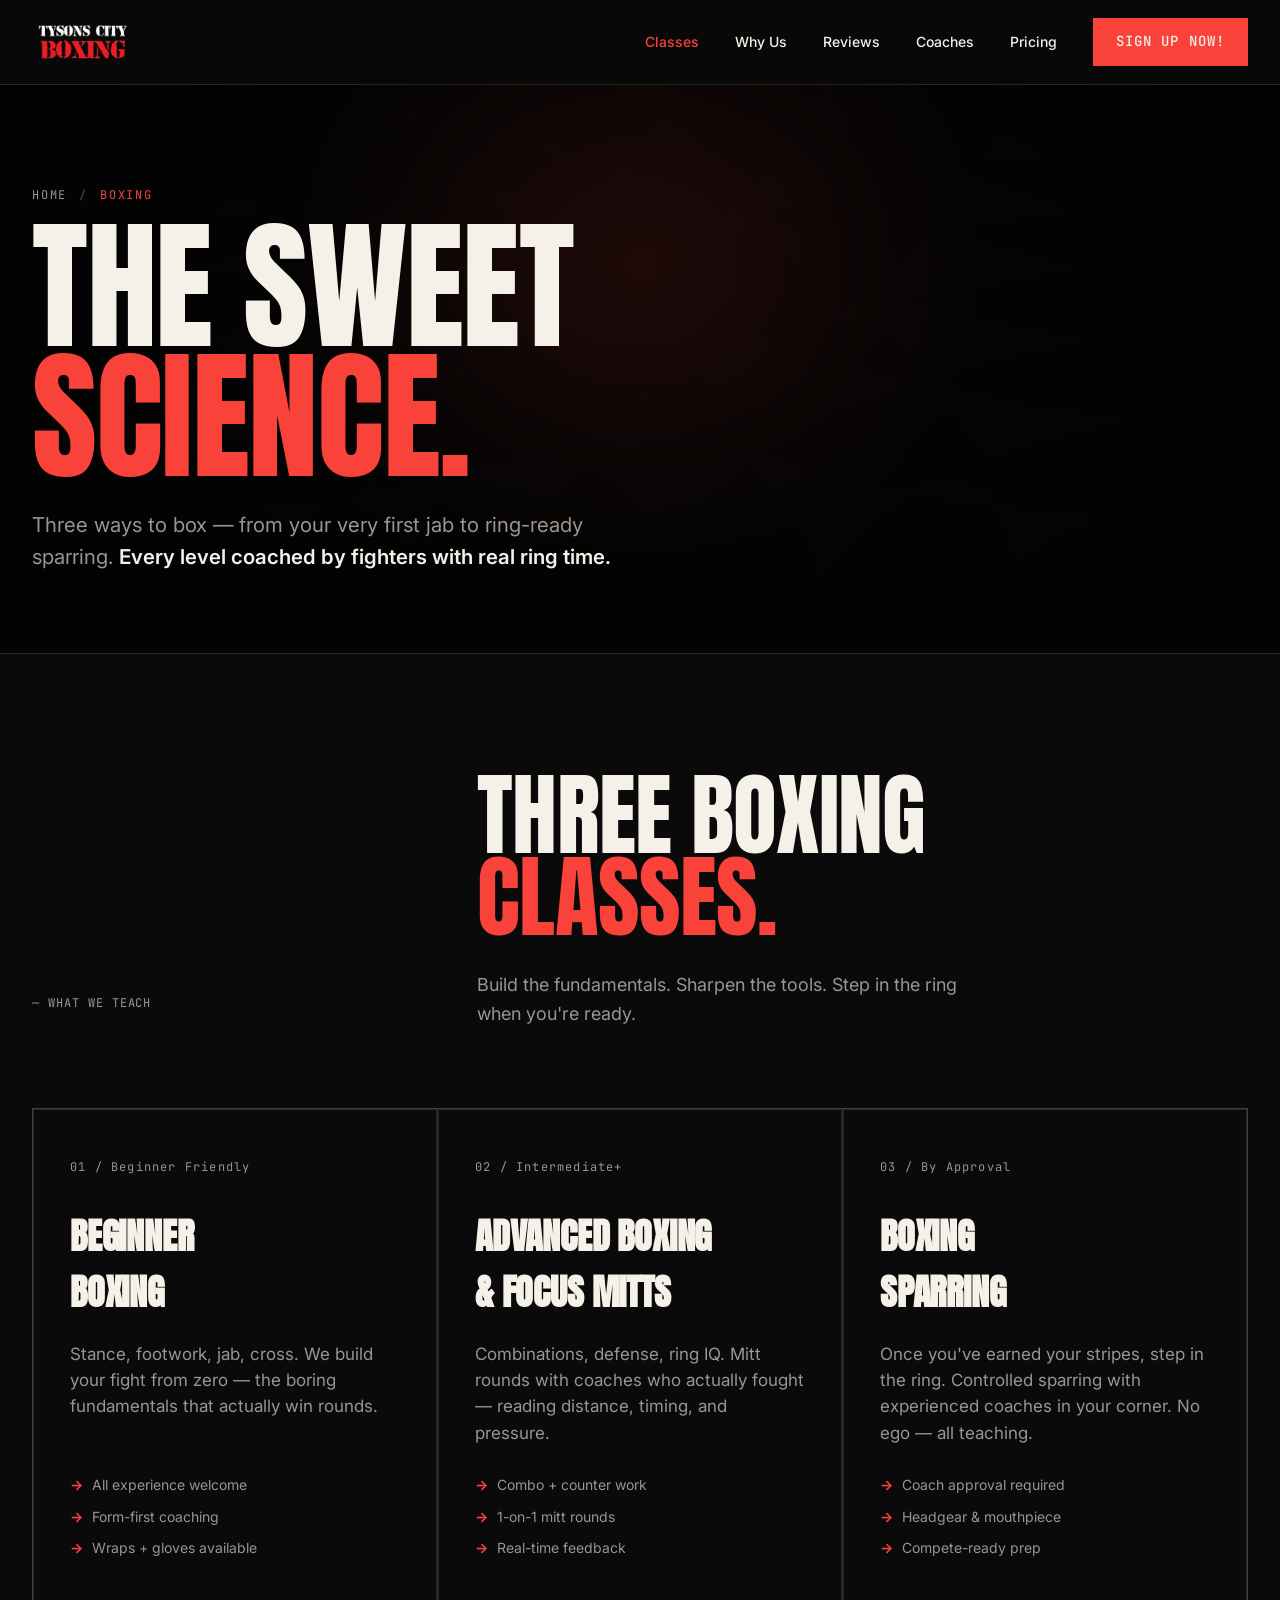
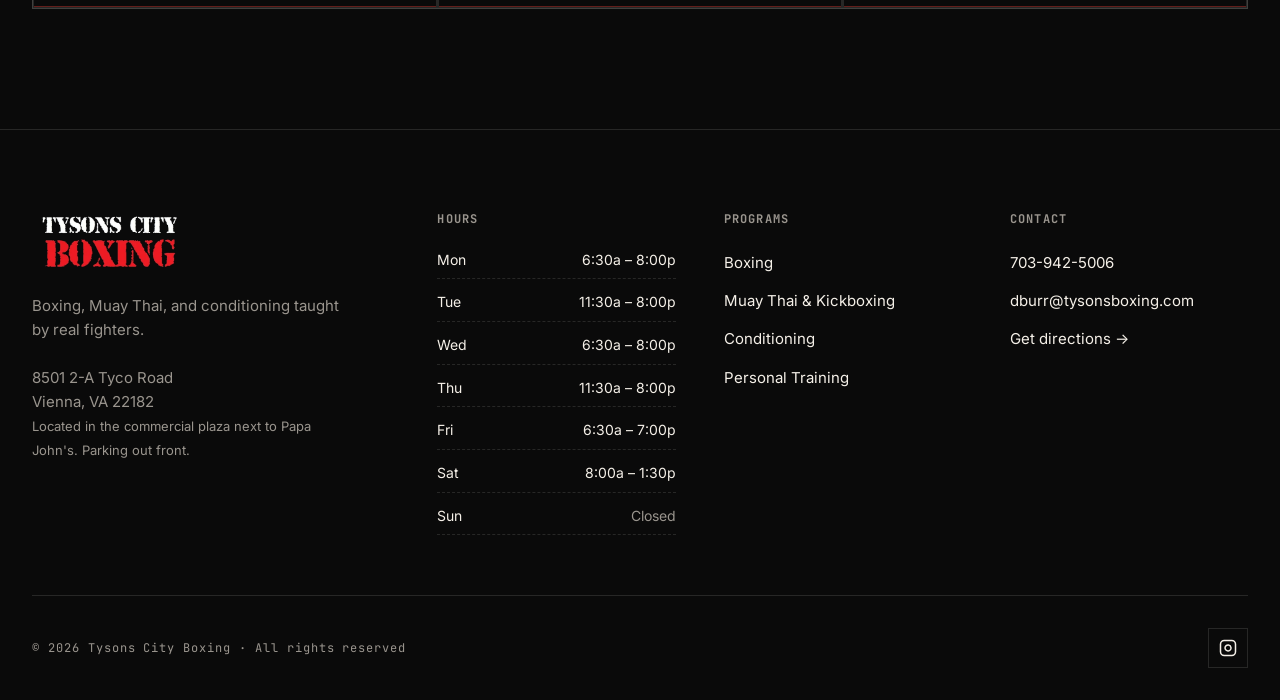
==== commit 7dfe36d5: "Wire up real signup link, rename nav CTA to Sign Up Now!, update review link/copy, speed up testimon" ====
--- a/boxing.html
+++ b/boxing.html
@@ -25,7 +25,7 @@
       <a href="reviews.html">Reviews</a>
       <a href="coaches.html">Coaches</a>
       <a href="pricing.html">Pricing</a>
-      <a class="nav-cta" href="index.html#book">TRY A CLASS</a>
+      <a class="nav-cta" href="https://tysonsboxing.zenplanner.com/zenplanner/portal/sign-up-now.cfm" target="_blank" rel="noopener">SIGN UP NOW!</a>
     </div>
     <button class="menu-btn" id="menuBtn" aria-label="Menu">
       <svg width="24" height="24" viewBox="0 0 24 24" fill="none" stroke="currentColor" stroke-width="2"><path d="M3 6h18M3 12h18M3 18h18"/></svg>
--- a/styles.css
+++ b/styles.css
@@ -95,13 +95,16 @@
   min-width: 100%; min-height: 100%;
   object-fit: cover;
   z-index: 0;
-  filter: grayscale(0.4) contrast(1.05) brightness(0.55);
+  filter: grayscale(0.4) contrast(1.05) brightness(0.72);
 }
 .hero-bg {
   position: absolute; inset: 0;
   background:
-    radial-gradient(ellipse at center, rgba(10,10,10,0.35) 0%, rgba(10,10,10,0.75) 60%, var(--bg) 100%),
-    linear-gradient(180deg, rgba(10,10,10,0.55) 0%, rgba(10,10,10,0.3) 40%, rgba(10,10,10,0.85) 100%);
+    radial-gradient(ellipse at top    left,  rgba(0,0,0,0.85) 0%, rgba(0,0,0,0.4) 40%, transparent 65%),
+    radial-gradient(ellipse at top    right, rgba(0,0,0,0.85) 0%, rgba(0,0,0,0.4) 40%, transparent 65%),
+    radial-gradient(ellipse at bottom left,  rgba(0,0,0,0.85) 0%, rgba(0,0,0,0.4) 40%, transparent 65%),
+    radial-gradient(ellipse at bottom right, rgba(0,0,0,0.85) 0%, rgba(0,0,0,0.4) 40%, transparent 65%),
+    linear-gradient(180deg, rgba(10,10,10,0.45) 0%, rgba(10,10,10,0.15) 40%, rgba(10,10,10,0.75) 100%);
   z-index: 1;
   pointer-events: none;
 }
@@ -365,7 +368,7 @@
   overflow: hidden;
   border-top: 1px solid var(--line);
   border-bottom: 1px solid var(--line);
-  --speed: 60s;
+  --speed: 30s;
 }
 .testimonial-marquee::before,
 .testimonial-marquee::after {
@@ -380,7 +383,6 @@
   width: max-content;
   animation: testimonial-scroll var(--speed) linear infinite;
 }
-.testimonial-marquee:hover .testimonial-track { animation-play-state: paused; }
 @keyframes testimonial-scroll {
   0% { transform: translateX(0); }
   100% { transform: translateX(-50%); }
@@ -446,7 +448,48 @@
   .testimonial { flex: 0 0 320px; padding: 36px 28px; }
   .testimonial-marquee::before,
   .testimonial-marquee::after { width: 60px; }
-  .testimonial-marquee { --speed: 80s; }
+  .testimonial-marquee { --speed: 40s; }
+}
+
+@media (max-width: 600px) {
+  /* Switch from auto-scrolling marquee to manual swipe slider */
+  .testimonial-marquee {
+    overflow-x: auto;
+    overflow-y: hidden;
+    -webkit-overflow-scrolling: touch;
+    scroll-snap-type: x mandatory;
+    scroll-padding: 20px;
+  }
+  /* Hide fade edges — they eat the cards at this width */
+  .testimonial-marquee::before,
+  .testimonial-marquee::after { display: none; }
+  .testimonial-track {
+    animation: none;
+    width: auto;
+    display: flex;
+    padding: 0 20px;
+    gap: 16px;
+  }
+  /* Show only the original set — JS duplicates for the loop, hide the clones */
+  .testimonial-track .testimonial:nth-child(n+4) { display: none; }
+  .testimonial {
+    flex: 0 0 calc(100vw - 56px);
+    scroll-snap-align: start;
+    padding: 32px 24px;
+  }
+  /* Dot indicators */
+  .testimonial-marquee::after {
+    display: flex; align-items: center; justify-content: center;
+    gap: 8px; position: static;
+    background: none; width: auto;
+    padding: 16px 0 4px;
+  }
+  .google-link-bar {
+    flex-direction: column;
+    align-items: flex-start;
+    gap: 16px;
+    padding: 20px;
+  }
 }
 
 /* ===== SERVICES ===== */
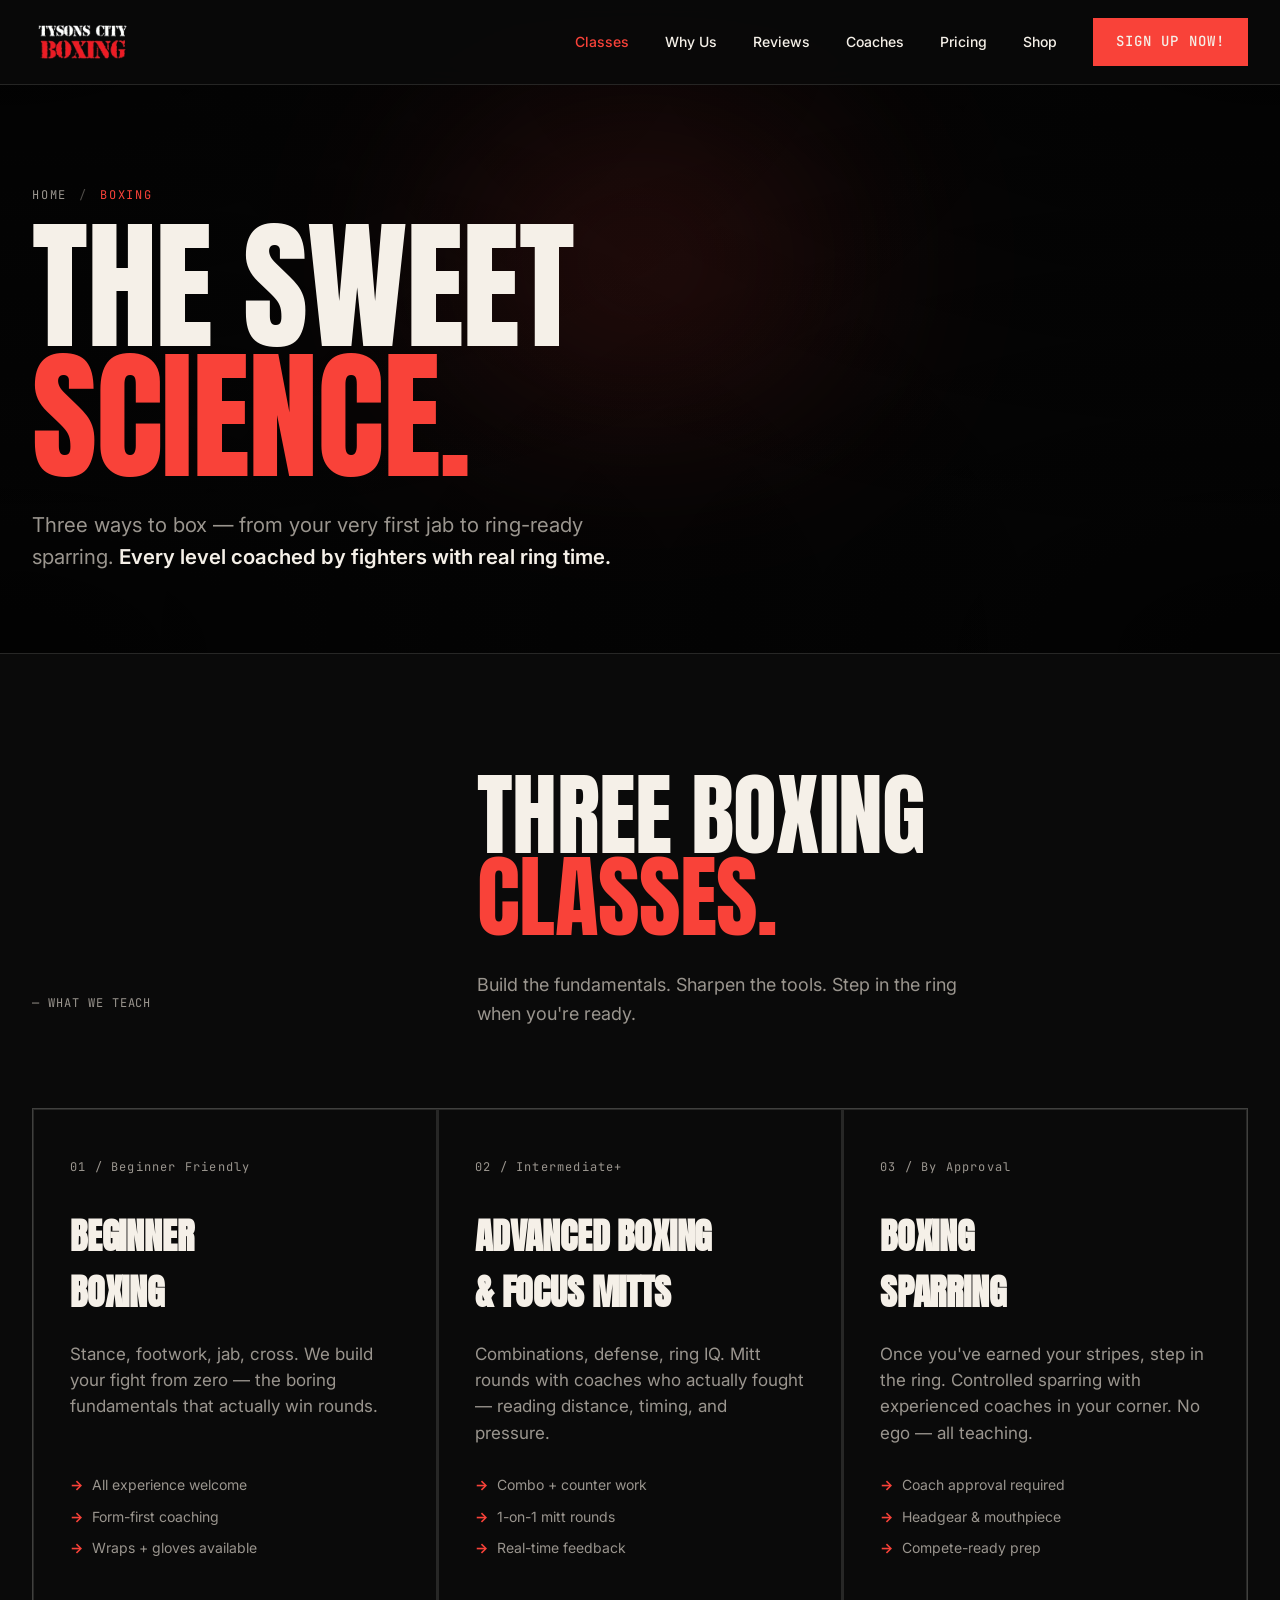
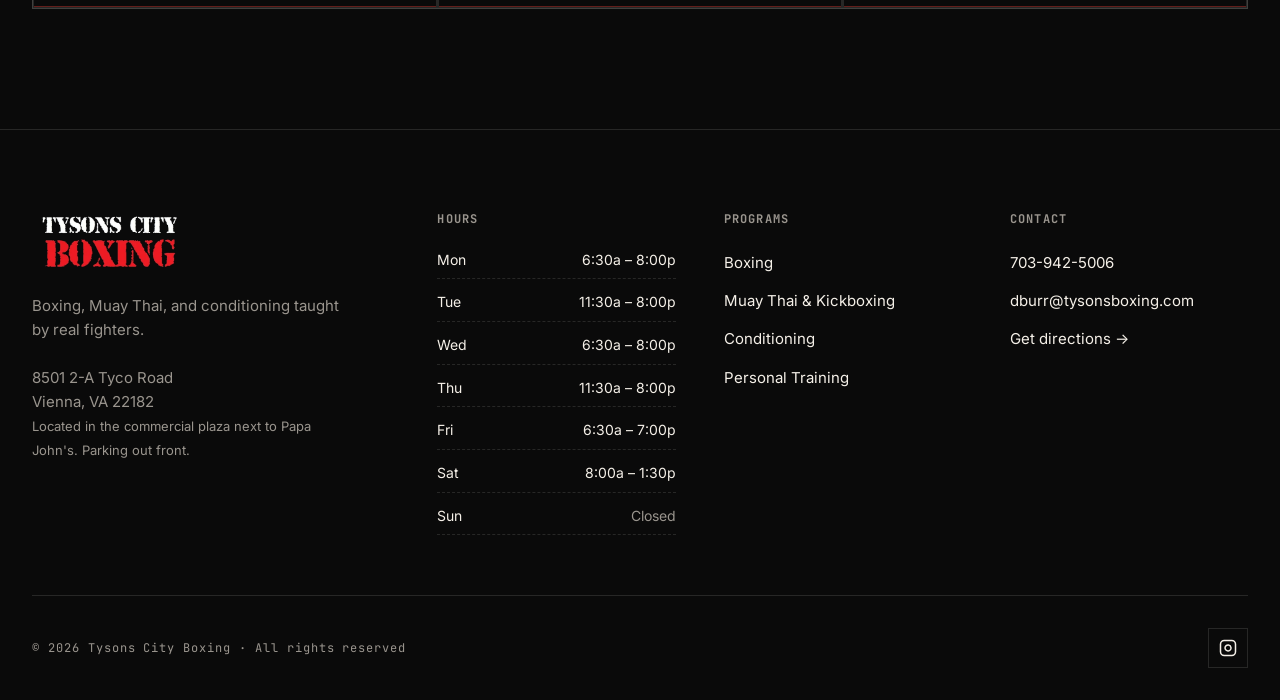
==== commit 21dc862d: "Add Gym Shop page with nav link, and use permanent Google review link" ====
--- a/boxing.html
+++ b/boxing.html
@@ -25,6 +25,7 @@
       <a href="reviews.html">Reviews</a>
       <a href="coaches.html">Coaches</a>
       <a href="pricing.html">Pricing</a>
+      <a href="shop.html">Shop</a>
       <a class="nav-cta" href="https://tysonsboxing.zenplanner.com/zenplanner/portal/sign-up-now.cfm" target="_blank" rel="noopener">SIGN UP NOW!</a>
     </div>
     <button class="menu-btn" id="menuBtn" aria-label="Menu">
--- a/styles.css
+++ b/styles.css
@@ -1017,6 +1017,60 @@
   .faq-grid { grid-template-columns: 1fr; }
 }
 
+/* ===== SHOP ===== */
+.shop-note {
+  display: flex; align-items: center; gap: 14px;
+  background: var(--bg-2); border: 1px solid var(--line);
+  padding: 20px 24px; margin-bottom: 56px;
+  font-size: 15px; color: var(--fg-dim); line-height: 1.5;
+}
+.shop-note strong { color: var(--fg); }
+.shop-note .dot {
+  flex-shrink: 0;
+  width: 8px; height: 8px; background: var(--accent); border-radius: 50%;
+}
+.shop-grid {
+  display: grid; grid-template-columns: repeat(3, 1fr); gap: 1px;
+  background: var(--line); border: 1px solid var(--line);
+}
+.shop-item { background: var(--bg); display: flex; flex-direction: column; }
+.shop-img {
+  aspect-ratio: 1 / 1;
+  display: flex; align-items: center; justify-content: center;
+  background:
+    repeating-linear-gradient(135deg, #161616 0px, #161616 2px, #0e0e0e 2px, #0e0e0e 12px);
+  border-bottom: 1px solid var(--line);
+  position: relative;
+}
+.shop-img .placeholder-label {
+  font-family: 'JetBrains Mono', monospace;
+  font-size: 11px;
+  letter-spacing: 0.18em;
+  color: rgba(245,240,232,0.35);
+  text-align: center;
+  padding: 0 20px;
+}
+.shop-info { padding: 28px 24px; flex: 1; display: flex; flex-direction: column; }
+.shop-info h3 {
+  font-family: 'Anton', sans-serif; font-size: 26px;
+  text-transform: uppercase; letter-spacing: -0.005em;
+  margin-bottom: 10px;
+}
+.shop-info p { color: var(--fg-dim); font-size: 14px; line-height: 1.55; margin-bottom: 16px; }
+.shop-stock {
+  align-self: flex-start; margin-top: auto;
+  display: inline-flex; align-items: center; gap: 8px;
+  font-family: 'JetBrains Mono', monospace; font-size: 11px;
+  letter-spacing: 0.1em; text-transform: uppercase;
+  color: var(--fg-dim);
+}
+.shop-stock::before {
+  content: ""; width: 6px; height: 6px; border-radius: 50%;
+  background: var(--accent);
+}
+@media (max-width: 880px) { .shop-grid { grid-template-columns: repeat(2, 1fr); } }
+@media (max-width: 560px) { .shop-grid { grid-template-columns: 1fr; } }
+
 /* ===== HOURS ===== */
 .hours-list { list-style: none; display: flex; flex-direction: column; gap: 10px; }
 .hours-list li {
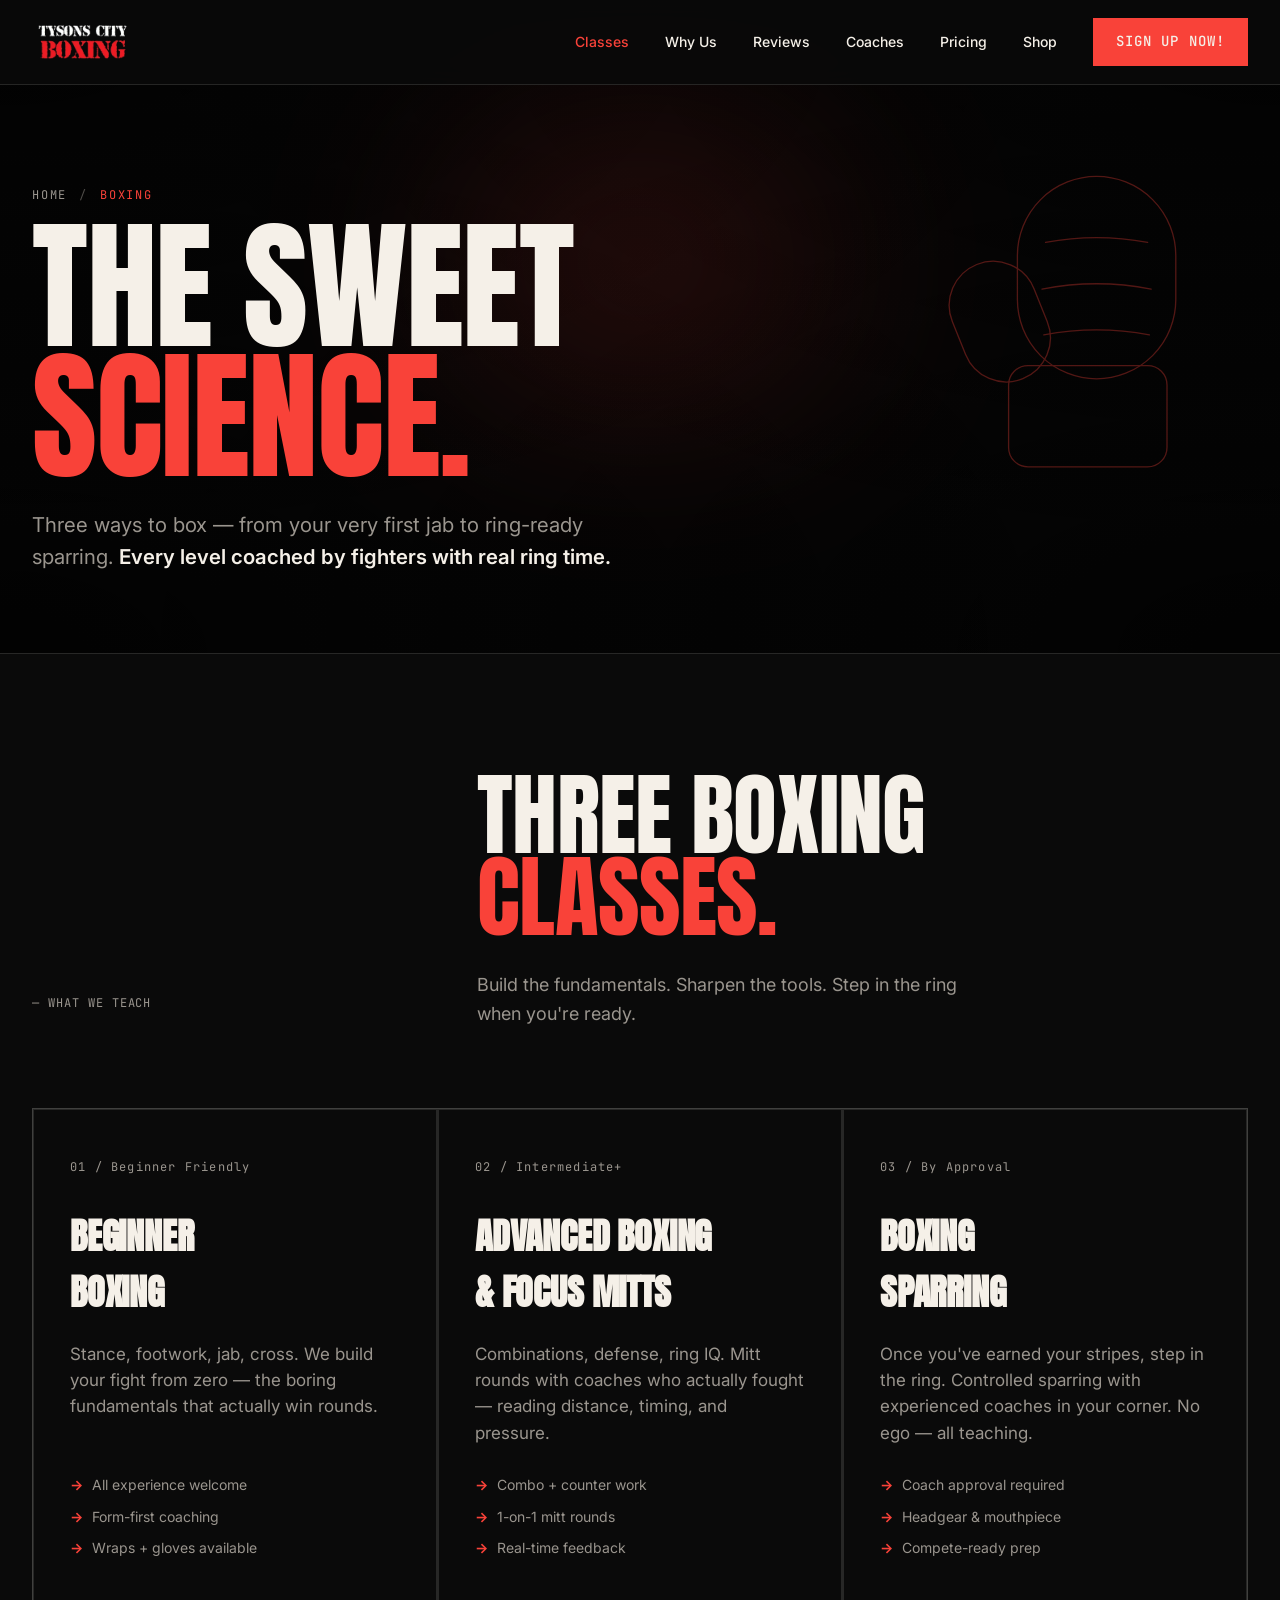
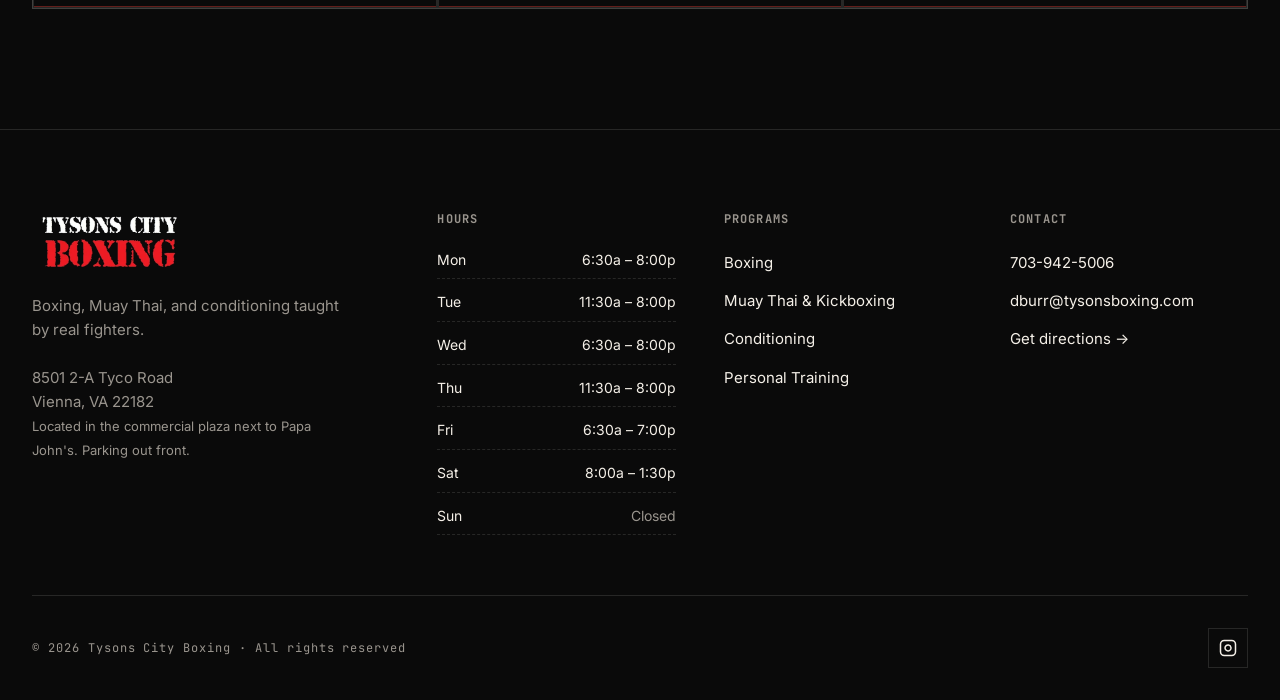
==== commit d495a70b: "Add merch to shop grid, and fill empty page-hero space on all subpages with a decorative boxing glov" ====
--- a/boxing.html
+++ b/boxing.html
@@ -39,6 +39,14 @@
 <section class="page-hero" id="top">
   <div class="hero-bg"></div>
   <div class="hero-glow"></div>
+  <svg class="page-hero-icon" viewBox="0 0 320 380" xmlns="http://www.w3.org/2000/svg" aria-hidden="true">
+    <rect x="80" y="20" width="180" height="230" rx="90"/>
+    <rect x="10" y="115" width="100" height="140" rx="50" transform="rotate(-22 60 185)"/>
+    <rect x="70" y="235" width="180" height="115" rx="22"/>
+    <path d="M112 95 Q170 84 228 95"/>
+    <path d="M108 148 Q170 136 232 148"/>
+    <path d="M110 200 Q170 189 230 200"/>
+  </svg>
   <div class="container page-hero-inner">
     <div class="crumb">
       <a href="index.html">Home</a>
--- a/styles.css
+++ b/styles.css
@@ -241,6 +241,26 @@
 }
 @media (max-width: 380px) {
   .hero-h1 { font-size: 32px; }
+}
+
+/* ===== PAGE HERO ICON (decorative glove watermark, fills empty space on subpages) ===== */
+.page-hero-icon {
+  position: absolute;
+  top: 50%; right: 4%;
+  transform: translateY(-50%);
+  width: clamp(200px, 22vw, 340px);
+  height: auto;
+  fill: none;
+  stroke: var(--accent);
+  stroke-width: 1.5;
+  stroke-linecap: round;
+  stroke-linejoin: round;
+  opacity: 0.32;
+  z-index: 1;
+  pointer-events: none;
+}
+@media (max-width: 880px) {
+  .page-hero-icon { display: none; }
 }
 
 /* ===== PAGE HERO (shorter, for subpages) ===== */
